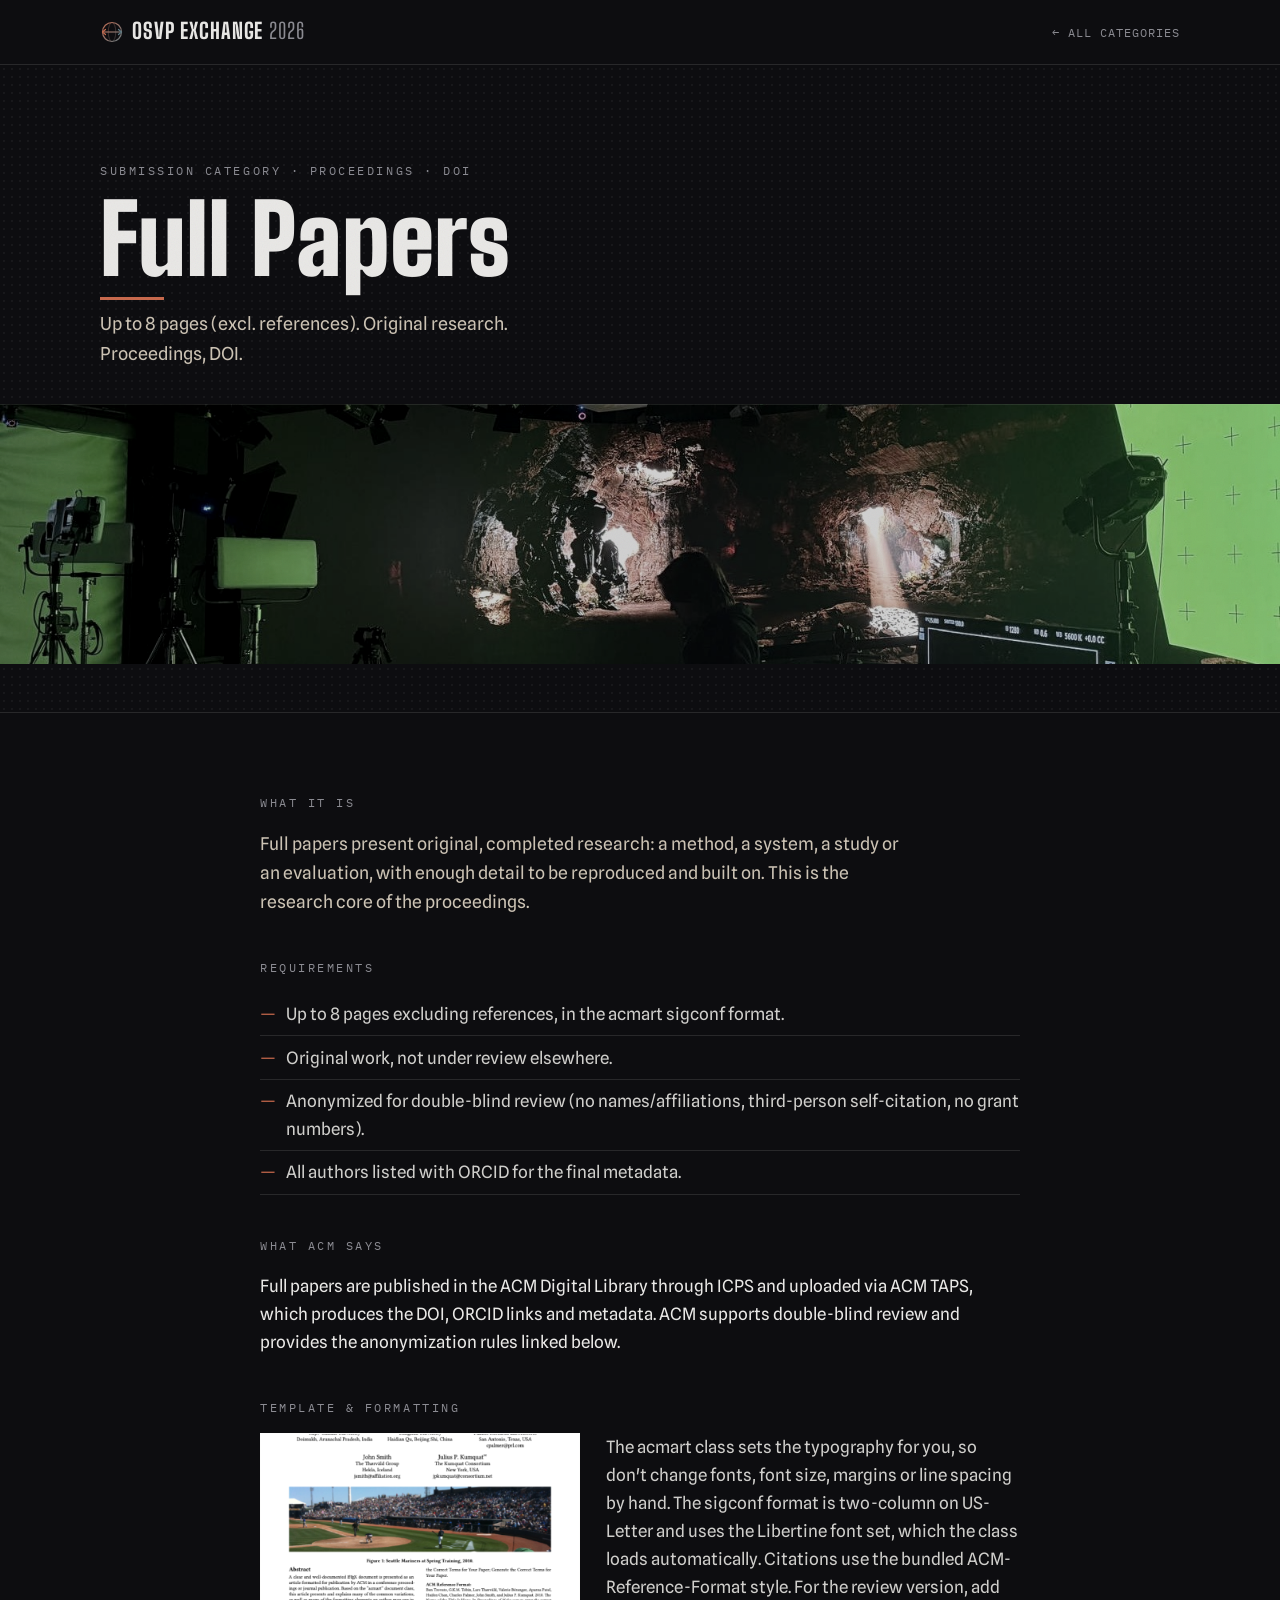
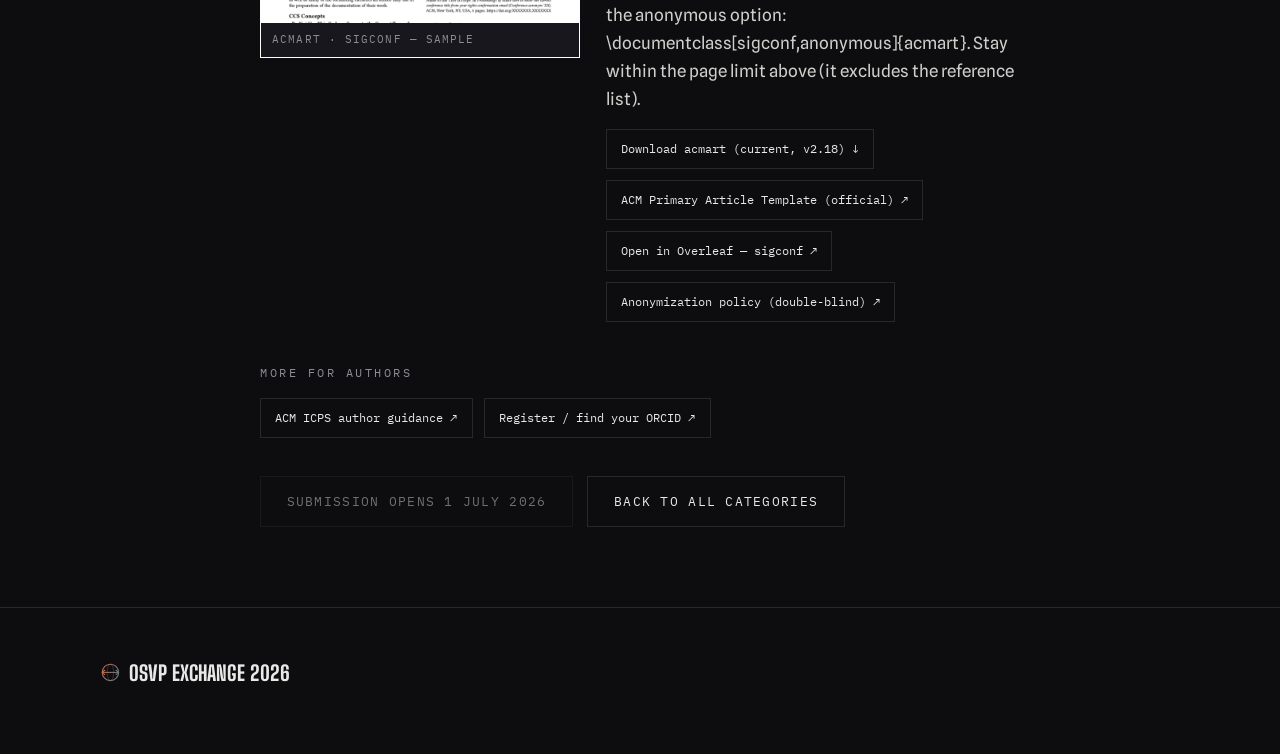
==== full-paper.html @ cbabd903 "OSVP EXCHANGE 2026 site (initial public deploy)" ====
<!DOCTYPE html>
<html lang="en">
<head>
  <meta charset="utf-8">
  <meta name="viewport" content="width=device-width, initial-scale=1">
  <title>Full Papers — OSVP EXCHANGE 2026</title>
  <meta name="description" content="Up to 8 pages (excl. references). Original research. Proceedings, DOI.">
  <link rel="preconnect" href="https://fonts.googleapis.com">
  <link rel="preconnect" href="https://fonts.gstatic.com" crossorigin>
  <link href="https://fonts.googleapis.com/css2?family=Big+Shoulders+Display:wght@500;700;800;900&family=IBM+Plex+Mono:wght@400;500&family=Spline+Sans:wght@400;500;600&display=swap" rel="stylesheet">
  <link rel="stylesheet" href="style.css">
</head>
<body>
<nav class="bar">
  <div class="wrap">
    <a class="brand" href="index.html"><svg class="mark" viewBox="0 0 48 48" aria-hidden="true" focusable="false">
  <defs><linearGradient id="ew" x1="0" y1="0" x2="48" y2="48" gradientUnits="userSpaceOnUse">
    <stop offset="0" stop-color="var(--east)"/><stop offset="1" stop-color="var(--west)"/>
  </linearGradient></defs>
  <circle cx="24" cy="24" r="19" fill="none" stroke="url(#ew)" stroke-width="2.4"/>
  <ellipse cx="24" cy="24" rx="7.5" ry="19" fill="none" stroke="url(#ew)" stroke-width="1.3" opacity=".55"/>
  <line x1="5" y1="24" x2="43" y2="24" stroke="url(#ew)" stroke-width="2.4"/>
  <path d="M11 19 L5 24 L11 29" fill="none" stroke="var(--east)" stroke-width="2.4" stroke-linecap="round" stroke-linejoin="round"/>
  <path d="M37 19 L43 24 L37 29" fill="none" stroke="var(--west)" stroke-width="2.4" stroke-linecap="round" stroke-linejoin="round"/>
</svg><span>OSVP EXCHANGE <em>2026</em></span></a>
    <div class="links"><a href="index.html#cfp">← All categories</a></div>
  </div>
</nav>
<header class="subhero">
  <div class="wrap">
    <p class="kicker">Submission category · Proceedings · DOI</p>
    <h1>Full Papers</h1>
    <p class="tagline">Up to 8 pages (excl. references). Original research. Proceedings, DOI.</p>
  </div>
  <div class="subbanner" style="background-image:url('assets/cat-led-volume.jpg')"></div>
</header>
<section>
  <div class="wrap narrow">
    <p class="kicker">What it is</p>
    <p class="lead">Full papers present original, completed research: a method, a system, a study or an evaluation, with enough detail to be reproduced and built on. This is the research core of the proceedings.
</p>
    <p class="kicker mt">Requirements</p>
    <ul class="reqs"><li>Up to 8 pages excluding references, in the acmart sigconf format.</li><li>Original work, not under review elsewhere.</li><li>Anonymized for double-blind review (no names/affiliations, third-person self-citation, no grant numbers).</li><li>All authors listed with ORCID for the final metadata.</li></ul>
    <p class="kicker mt">What ACM says</p>
    <p>Full papers are published in the ACM Digital Library through ICPS and uploaded via ACM TAPS, which produces the DOI, ORCID links and metadata. ACM supports double-blind review and provides the anonymization rules linked below.
</p>
    <p class="kicker mt">Template &amp; formatting</p>
    <div class="tplrow">
      <a class="tplprev" href="downloads/acmart-template.zip" download><img src="assets/template-preview.jpg" alt="acmart sigconf sample — top of the first page" loading="lazy"><span>acmart · sigconf — sample</span></a>
      <div class="tplinfo"><p>The acmart class sets the typography for you, so don&#x27;t change fonts, font size, margins or line spacing by hand. The sigconf format is two-column on US-Letter and uses the Libertine font set, which the class loads automatically. Citations use the bundled ACM-Reference-Format style. For the review version, add the anonymous option: \documentclass[sigconf,anonymous]{acmart}. Stay within the page limit above (it excludes the reference list).</p><div class="reschips"><a class="reschip" href="downloads/acmart-template.zip" download>Download acmart (current, v2.18) ↓</a><a class="reschip" href="https://www.acm.org/publications/proceedings-template" target="_blank" rel="noopener">ACM Primary Article Template (official) ↗</a><a class="reschip" href="https://www.overleaf.com/latex/templates/association-for-computing-machinery-acm-sig-proceedings-template/bmvfhcdnxfty" target="_blank" rel="noopener">Open in Overleaf — sigconf ↗</a><a class="reschip" href="https://www.acm.org/publications/policies/anonymization-policy" target="_blank" rel="noopener">Anonymization policy (double-blind) ↗</a></div></div>
    </div>
    <p class="kicker mt">More for authors</p>
    <div class="reschips"><a class="reschip" href="https://www.acm.org/publications/icps/author-guidance" target="_blank" rel="noopener">ACM ICPS author guidance ↗</a><a class="reschip" href="https://orcid.org/register" target="_blank" rel="noopener">Register / find your ORCID ↗</a></div>
    <div class="cta" style="margin-top:2.4rem;"><a class="btn ghost disabled">Submission opens 1 July 2026</a><a class="btn ghost" href="index.html#cfp">Back to all categories</a></div>
  </div>
</section>
<footer>
  <div class="wrap">
    <div class="flogo"><svg class="mark" viewBox="0 0 48 48" aria-hidden="true" focusable="false">
  <defs><linearGradient id="ew" x1="0" y1="0" x2="48" y2="48" gradientUnits="userSpaceOnUse">
    <stop offset="0" stop-color="var(--east)"/><stop offset="1" stop-color="var(--west)"/>
  </linearGradient></defs>
  <circle cx="24" cy="24" r="19" fill="none" stroke="url(#ew)" stroke-width="2.4"/>
  <ellipse cx="24" cy="24" rx="7.5" ry="19" fill="none" stroke="url(#ew)" stroke-width="1.3" opacity=".55"/>
  <line x1="5" y1="24" x2="43" y2="24" stroke="url(#ew)" stroke-width="2.4"/>
  <path d="M11 19 L5 24 L11 29" fill="none" stroke="var(--east)" stroke-width="2.4" stroke-linecap="round" stroke-linejoin="round"/>
  <path d="M37 19 L43 24 L37 29" fill="none" stroke="var(--west)" stroke-width="2.4" stroke-linecap="round" stroke-linejoin="round"/>
</svg><span>OSVP EXCHANGE 2026</span></div>
    <div class="fineprint"></div>
  </div>
</footer>
</body>
</html>
---- style.css ----
/* OSVP EXCHANGE — Asia <-> Europe Symposium on Virtual Production
   Two-spot-colour editorial / risograph print look. Warm ink-black, bone text,
   vermilion (East) and muted steel-blue (West) as FLAT spot colours — never blended.
   Deliberately avoids the AI tells: no rainbow gradients, no glow blobs, no glass blur. */

:root {
  --ink:   #0d0d10;   /* neutral near-black (no warm/yellow cast) */
  --ink2:  #141418;   /* alt section */
  --panel: #17171d;   /* cards */
  --bone:  #e9e8e6;   /* neutral cool off-white text */
  --muted: #8c8c93;   /* neutral grey */
  --line:  rgba(233, 232, 230, .12);
  --east:  #c96a4d;   /* muted terracotta (mixed, not full-chroma red) */
  --west:  #5d7c86;   /* muted slate-teal (mixed, not primary blue) */
  --display: "Big Shoulders Display", "Arial Narrow", sans-serif;
  --body: "Spline Sans", system-ui, sans-serif;
  --mono: "IBM Plex Mono", ui-monospace, monospace;
  --wrap: 1080px;
}

* { box-sizing: border-box; }
html { scroll-behavior: smooth; scroll-padding-top: 80px; }

body {
  margin: 0;
  background: var(--ink);
  color: var(--bone);
  font-family: var(--body);
  font-size: 17px;
  line-height: 1.65;
  -webkit-font-smoothing: antialiased;
  overflow-x: hidden;
}

/* screenprint ink-grain overlay (stronger than a faint AI grain) */
body::after {
  content: "";
  position: fixed; inset: 0; pointer-events: none; z-index: 9999; opacity: .07; mix-blend-mode: multiply;
  background-image: url("data:image/svg+xml,%3Csvg xmlns='http://www.w3.org/2000/svg' width='140' height='140'%3E%3Cfilter id='n'%3E%3CfeTurbulence type='fractalNoise' baseFrequency='.85' numOctaves='2'/%3E%3C/filter%3E%3Crect width='100%25' height='100%25' filter='url(%23n)'/%3E%3C/svg%3E");
}

/* reusable halftone dot texture (screenprint) */
.halftone { position: relative; }
.halftone::before {
  content: ""; position: absolute; inset: 0; pointer-events: none; z-index: 0; opacity: .5;
  background-image: radial-gradient(rgba(233,232,230,.06) 1px, transparent 1.5px);
  background-size: 7px 7px;
}
.halftone > * { position: relative; z-index: 1; }

.wrap { width: 92%; max-width: var(--wrap); margin: 0 auto; }
a { color: inherit; text-decoration: none; }
.mark { width: 1em; height: 1em; flex: none; }

.kicker {
  font-family: var(--mono); font-size: .72rem; letter-spacing: .22em;
  text-transform: uppercase; color: var(--muted); margin: 0 0 1rem;
}
.kicker.mt { margin-top: 2.6rem; }
.kicker .hint { text-transform: none; letter-spacing: 0; color: #6f675c; }

/* ---------- Nav (solid, no blur) ---------- */
.bar { position: sticky; top: 0; z-index: 100; background: var(--ink); border-bottom: 1px solid var(--line); }
.bar .wrap { display: flex; align-items: center; justify-content: space-between; height: 64px; }
.brand { display: flex; align-items: center; gap: .5rem; font-family: var(--display); font-weight: 800; font-size: 1.35rem; letter-spacing: .04em; }
.brand .mark { font-size: 1.5rem; }
.brand em { font-style: normal; color: var(--muted); font-weight: 500; }
.links { display: flex; gap: 1.7rem; font-family: var(--mono); font-size: .78rem; letter-spacing: .08em; text-transform: uppercase; }
.links a { color: var(--muted); transition: color .2s; }
.links a:hover { color: var(--east); }

/* ---------- Hero (flat + geometric meridian lines, no glow) ---------- */
.hero {
  position: relative; padding: 7rem 0 5.5rem; border-bottom: 1px solid var(--line); overflow: hidden;
  background-color: var(--ink);
  background-image:
    linear-gradient(rgba(13,13,16,.90), rgba(13,13,16,.80)),
    url("assets/cat-led-volume.jpg"),
    radial-gradient(rgba(233,232,230,.05) 1px, transparent 1.6px),
    repeating-linear-gradient(90deg, rgba(233,232,230,.035) 0 1px, transparent 1px 84px);
  background-size: auto, cover, 8px 8px, auto;
  background-position: center, center, top left, top left;
  background-repeat: no-repeat, no-repeat, repeat, repeat;
}
.bgyear {
  position: absolute; right: -3%; top: 50%; transform: translateY(-50%);
  font-family: var(--display); font-weight: 900; font-size: clamp(14rem, 34vw, 30rem);
  line-height: .8; color: transparent; -webkit-text-stroke: 1px rgba(236,227,210,.06);
  letter-spacing: -.02em; pointer-events: none; user-select: none;
}
.hero .wrap { position: relative; z-index: 1; }
.hero .kicker { animation: rise .7s .05s both; }

.logo {
  display: flex; align-items: center; gap: .35em; flex-wrap: wrap;
  font-family: var(--display); font-weight: 900; font-size: clamp(3.6rem, 13vw, 9.5rem);
  line-height: .85; letter-spacing: .01em; margin: 0 0 .4rem; animation: rise .8s .12s both;
}
.logo .mark { font-size: clamp(3rem, 10vw, 7.5rem); }
.logo .word { color: var(--bone); }
.logo .yr { color: var(--east); }

.subtitle { font-family: var(--display); font-weight: 700; font-size: clamp(1.4rem, 3.5vw, 2.4rem); letter-spacing: .02em; margin: .2rem 0 1.2rem; animation: rise .8s .2s both; }
.subtitle::after { content: ""; display: block; width: 70px; height: 3px; background: var(--east); margin-top: 1rem; }
.tagline { max-width: 46ch; font-size: 1.12rem; color: #cdc4b5; margin: 0 0 2rem; animation: rise .8s .28s both; }
.cta { display: flex; flex-wrap: wrap; gap: .9rem; animation: rise .8s .36s both; }
.adjacency { font-family: var(--mono); font-size: .8rem; color: var(--muted); margin-top: 2rem; animation: rise .8s .44s both; }
@keyframes rise { from { opacity: 0; transform: translateY(18px); } to { opacity: 1; transform: none; } }

/* ---------- Buttons (flat spot colour, no glow) ---------- */
.btn { display: inline-block; padding: .85rem 1.6rem; font-family: var(--mono); font-size: .8rem; letter-spacing: .1em; text-transform: uppercase; border-radius: 0; transition: transform .12s, background .2s, color .2s; }
.btn.primary { background: var(--east); color: var(--ink); font-weight: 600; }
.btn.primary:hover { transform: translateY(-2px); background: #c5301d; }
.btn.ghost { border: 1px solid var(--line); color: var(--bone); }
.btn.ghost:hover { border-color: var(--east); color: var(--east); }
.btn.disabled { opacity: .45; pointer-events: none; }

/* ---------- Sections ---------- */
section { padding: 5rem 0; border-bottom: 1px solid var(--line); }
section.alt { background: var(--ink2); }
section h2 { font-family: var(--display); font-weight: 800; font-size: clamp(2.2rem, 6vw, 3.6rem); line-height: .95; letter-spacing: .01em; margin: 0 0 1.8rem; }
.lead { max-width: 64ch; font-size: 1.1rem; color: #cdc4b5; }
.fineprint { color: var(--muted); font-size: .9rem; }
.fineprint.mt { margin-top: 1.4rem; }

/* partner logos (glowing white on dark) */
.plogos { display: flex; flex-wrap: wrap; align-items: center; gap: 2.4rem; margin-top: 1.1rem; }
.plogos a, .plogobox { display: inline-flex; align-items: center; }
.plogo { height: 38px; width: auto; max-width: 210px; object-fit: contain; opacity: .82; transition: opacity .2s, transform .2s; }
.plogos a:hover .plogo { opacity: 1; transform: translateY(-2px); }
.plogo.inv { filter: brightness(0) invert(1); }   /* colour logo -> white silhouette */
@media (max-width: 640px) { .plogo { height: 30px; } .plogos { gap: 1.5rem; } }

/* partner chips */
.chips { display: flex; flex-wrap: wrap; gap: .6rem; }
.chip { font-family: var(--mono); font-size: .76rem; padding: .5rem .85rem; border: 1px solid var(--line); border-radius: 0; color: #c4baa9; }
a.chip { transition: border-color .2s, color .2s; }
a.chip:hover { border-color: var(--east); color: var(--east); }

/* cards */
.cards { display: grid; grid-template-columns: repeat(auto-fill, minmax(250px, 1fr)); gap: 1rem; margin-top: 1rem; }
.card { background: var(--panel); border: 1px solid var(--line); border-radius: 0; padding: 1.3rem 1.4rem; position: relative; transition: border-color .2s, transform .2s; }
.card::before { content: ""; position: absolute; left: 0; top: 0; bottom: 0; width: 3px; background: var(--east); opacity: 0; transition: opacity .2s; }
.card:hover { transform: translateY(-3px); border-color: rgba(236,227,210,.22); }
.card:hover::before { opacity: 1; }
.card h3 { font-family: var(--display); font-weight: 700; font-size: 1.3rem; letter-spacing: .01em; margin: .2rem 0 .5rem; }
.card p { margin: 0; color: var(--muted); font-size: .95rem; }
.card .tag { font-family: var(--mono); font-size: .65rem; letter-spacing: .14em; text-transform: uppercase; color: var(--ink); background: var(--east); padding: .2rem .5rem; border-radius: 0; }

/* track cards with thumbnails */
.card.trk { padding: 0; overflow: hidden; }
.card.trk .thumb { height: 120px; background-size: cover; background-position: center; filter: grayscale(.7) contrast(1.04) brightness(.82); transition: filter .3s; }
.card.trk:hover .thumb { filter: grayscale(.2) contrast(1.05); }
.card.trk .cardbody { padding: 1.1rem 1.3rem 1.3rem; }
.card.trk::before { z-index: 2; }

/* format cards with thumbnails */
.fmts .card.fmt { padding: 0; overflow: hidden; display: flex; flex-direction: column; }
.fmt .thumb { height: 130px; background-size: cover; background-position: center; filter: grayscale(.55) contrast(1.05) brightness(.8); }
.fmt .cardbody { padding: 1.2rem 1.4rem 1.4rem; }
.fmt .tag { display: inline-block; margin-bottom: .6rem; }
.fmt::before { z-index: 2; }

.notes { margin-top: 2.4rem; display: grid; gap: .6rem; max-width: 70ch; }
.notes p { margin: 0; color: #c4baa9; }
.notes strong { color: var(--bone); font-family: var(--mono); font-size: .8rem; letter-spacing: .06em; }

/* dates: two columns */
.datesgrid { display: grid; grid-template-columns: 1fr 1fr; gap: 2.5rem; align-items: start; }
.dates { width: 100%; border-collapse: collapse; }
.dates tr { border-bottom: 1px solid var(--line); }
.dates td { padding: 1rem .5rem; vertical-align: baseline; }
.dates .dt { font-family: var(--mono); font-size: .95rem; white-space: nowrap; padding-right: 2rem; color: var(--bone); border-left: 2px solid transparent; }
.dates tr:hover .dt { border-left-color: var(--east); padding-left: .8rem; }
.dates td:last-child { color: var(--muted); }
.related { margin-top: 1.6rem; }
.related ul { list-style: none; padding: 0; margin: .6rem 0 0; }
.related li { color: var(--muted); font-size: .9rem; padding: .25rem 0; }
.related .rdt { font-family: var(--mono); color: #c4baa9; margin-right: .6rem; }

/* compact Google-Calendar-style mini months (sits beside the deadlines) */
.cal { display: grid; grid-template-columns: repeat(2, 1fr); gap: .45rem; margin-top: .4rem; }
.calmonth { background: var(--panel); border: 1px solid var(--line); border-radius: 6px; padding: .5rem .55rem .55rem; transition: border-color .2s; }
.calmonth:hover { border-color: rgba(236,227,210,.2); }
.cmname { font-family: var(--mono); font-weight: 500; font-size: .64rem; letter-spacing: .08em; text-transform: uppercase; color: var(--muted); margin-bottom: .35rem; }
.cgrid { display: grid; grid-template-columns: repeat(7, 1fr); gap: 1px; }
.cdow { font-family: var(--mono); font-size: .48rem; color: #6f675c; text-align: center; padding: .05rem 0; }
.cday { font-size: .6rem; text-align: center; padding: .18rem 0; color: #b7b6b2; border-radius: 3px; }
.cday.pad { color: transparent; }
.cday.hot { background: var(--east); color: var(--ink); font-weight: 700; }
.cday.rel { box-shadow: inset 0 0 0 1px var(--west); color: var(--bone); }
/* hover/focus on a marked day: lift it and show a styled tooltip (no native title, no help cursor) */
.cday.hot, .cday.rel { position: relative; cursor: default; }
.cday.hot:hover, .cday.rel:hover, .cday.hot:focus, .cday.rel:focus { outline: 2px solid var(--bone); outline-offset: 1px; transform: scale(1.16); z-index: 31; }
.cday[data-tip]::after {
  content: attr(data-tip); position: absolute; bottom: calc(100% + 6px); left: 50%;
  transform: translateX(-50%) translateY(4px);
  background: var(--ink2); color: var(--bone); border: 1px solid var(--east);
  padding: .32rem .5rem; border-radius: 4px; font-family: var(--mono); font-size: .58rem;
  letter-spacing: .03em; white-space: nowrap; opacity: 0; pointer-events: none;
  transition: opacity .15s, transform .15s; z-index: 32; box-shadow: 0 6px 18px rgba(0,0,0,.45);
}
.cday[data-tip]:hover::after, .cday[data-tip]:focus::after { opacity: 1; transform: translateX(-50%) translateY(0); }
.callegend { display: flex; flex-wrap: wrap; gap: 1rem; margin-top: .8rem; font-family: var(--mono); font-size: .62rem; color: var(--muted); }
.lg { display: inline-block; width: 10px; height: 10px; vertical-align: middle; margin-right: .3rem; }
.lg.hot { background: var(--east); }
.lg.rel { box-shadow: inset 0 0 0 1px var(--west); }
@media (max-width: 760px) { .cal { grid-template-columns: repeat(3, 1fr); } }
@media (max-width: 460px) { .cal { grid-template-columns: repeat(2, 1fr); } }

/* resources / author's guide */
.rescards { display: grid; grid-template-columns: repeat(auto-fill, minmax(280px, 1fr)); gap: 1rem; margin-top: 1.4rem; }
.rescard { display: block; background: var(--panel); border: 1px solid var(--line); border-radius: 0; padding: 1.2rem 1.3rem; transition: border-color .2s, transform .2s; }
.rescard:hover { transform: translateY(-3px); border-color: var(--east); }
.rescard h3 { font-family: var(--display); font-weight: 700; font-size: 1.2rem; margin: .5rem 0 .4rem; }
.rescard p { margin: 0; color: var(--muted); font-size: .9rem; }
.resmeta .dl, .resmeta .ext { font-family: var(--mono); font-size: .64rem; letter-spacing: .12em; text-transform: uppercase; padding: .2rem .5rem; border-radius: 0; }
.resmeta .dl { background: var(--east); color: var(--ink); }
.resmeta .ext { border: 1px solid var(--line); color: var(--muted); }

/* committee */
.committee-group { margin-top: 2.2rem; }
.committee-group h3 { font-family: var(--mono); font-size: .76rem; letter-spacing: .16em; text-transform: uppercase; color: var(--muted); margin: 0 0 1rem; padding-bottom: .5rem; border-bottom: 1px solid var(--line); }
.people { display: grid; grid-template-columns: repeat(auto-fill, minmax(280px, 1fr)); gap: 1.2rem; }
.person { display: flex; gap: .9rem; align-items: center; }
.avatar { width: 50px; height: 50px; flex: none; border-radius: 0; display: grid; place-items: center; font-family: var(--display); font-weight: 800; font-size: 1.1rem; }
.avatar.east { background: var(--east); color: var(--ink); }
.avatar.west { background: var(--west); color: var(--ink); }
.avatar.photo { background: var(--panel); overflow: hidden; }
/* portraits stay black & white (no colour reveal on hover) */
.avatar.photo img { width: 100%; height: 100%; object-fit: cover; display: block; filter: grayscale(1) contrast(1.06) brightness(1.02); }
.pinfo { display: flex; flex-direction: column; line-height: 1.3; }
.pinfo .name { font-weight: 600; font-size: 1.02rem; }
.pinfo a.name { transition: color .2s; }
.pinfo a.name:hover { color: var(--east); }
.pinfo .prole { font-size: .82rem; color: var(--bone); }
.pinfo .aff { font-size: .82rem; color: var(--muted); }

.tbd { font-family: var(--mono); font-size: .8em; color: var(--east); border: 1px dashed rgba(223,59,38,.55); border-radius: 0; padding: 0 .35em; }

/* footer */
footer { padding: 3rem 0; background: var(--ink); }
footer .flogo { display: flex; align-items: center; gap: .5rem; font-family: var(--display); font-weight: 800; font-size: 1.3rem; margin-bottom: 1rem; }
footer .organizers { color: var(--muted); font-size: .9rem; margin-bottom: .6rem; }
footer .organizers a:hover { color: var(--east); }

/* full-width image band */
.band { display: grid; grid-template-columns: repeat(3, 1fr); gap: 2px; border-top: 1px solid var(--line); border-bottom: 1px solid var(--line); }
.band figure { margin: 0; position: relative; overflow: hidden; }
.band img { width: 100%; height: 300px; object-fit: cover; display: block; filter: grayscale(.7) contrast(1.04) brightness(.82); transition: filter .3s, transform .3s; }
.band figure:hover img { filter: grayscale(.15) contrast(1.05); transform: scale(1.03); }
.band figcaption { position: absolute; left: 0; bottom: 0; right: 0; font-family: var(--mono); font-size: .6rem; letter-spacing: .08em; color: #d7d6d2; background: linear-gradient(transparent, rgba(13,13,16,.8)); padding: 1.4rem .7rem .5rem; }
@media (max-width: 700px) { .band { grid-template-columns: 1fr; } .band img { height: 220px; } }

/* alt sections get a faint halftone texture */
section.alt { position: relative; }
section.alt::before {
  content: ""; position: absolute; inset: 0; pointer-events: none; opacity: .6;
  background-image: radial-gradient(rgba(233,232,230,.05) 1px, transparent 1.5px); background-size: 7px 7px;
}
section.alt .wrap { position: relative; }

/* "Details →" affordance on format cards */
.fmt .more { display: inline-block; margin-top: .9rem; font-family: var(--mono); font-size: .72rem; letter-spacing: .1em; text-transform: uppercase; color: var(--east); }
.card.fmt { color: inherit; }
.card.fmt:hover { border-color: var(--east); }

/* ---------- Category subpages ---------- */
.subhero {
  padding: 6rem 0 3rem; border-bottom: 1px solid var(--line); background-color: var(--ink);
  background-image: radial-gradient(rgba(233,232,230,.05) 1px, transparent 1.6px); background-size: 8px 8px;
}
.subhero h1 { font-family: var(--display); font-weight: 900; font-size: clamp(3rem, 9vw, 6rem); line-height: .9; margin: .3rem 0 .6rem; }
.subhero h1::after { content: ""; display: block; width: 64px; height: 3px; background: var(--east); margin-top: .9rem; }
.wrap.narrow { max-width: 760px; }
.reqs { padding-left: 0; list-style: none; margin: .8rem 0 0; }
.reqs li { position: relative; padding: .45rem 0 .45rem 1.6rem; border-bottom: 1px solid var(--line); color: #cfcecb; }
.reqs li::before { content: "—"; position: absolute; left: 0; color: var(--east); }
.reschips { display: flex; flex-wrap: wrap; gap: .7rem; margin-top: 1rem; }
.reschip { font-family: var(--mono); font-size: .76rem; padding: .55rem .9rem; border: 1px solid var(--line); color: var(--bone); transition: border-color .2s, color .2s; }
.reschip:hover { border-color: var(--east); color: var(--east); }

/* category banner image under the subpage header */
.subbanner { height: 260px; margin-top: 2.2rem; background-size: cover; background-position: center; filter: grayscale(.55) contrast(1.05) brightness(.82); border-top: 1px solid var(--line); }

/* template preview + info row */
.tplrow { display: grid; grid-template-columns: 320px 1fr; gap: 1.6rem; align-items: start; margin-top: 1rem; }
.tplprev { display: block; border: 1px solid var(--line); background: #fff; transition: border-color .2s, transform .2s; }
.tplprev:hover { border-color: var(--east); transform: translateY(-3px); }
.tplprev img { width: 100%; display: block; }
.tplprev span { display: block; font-family: var(--mono); font-size: .68rem; letter-spacing: .1em; text-transform: uppercase; color: var(--muted); padding: .5rem .7rem; background: var(--panel); }
.tplinfo p { margin: 0 0 1rem; color: #cfcecb; }
@media (max-width: 700px) { .tplrow { grid-template-columns: 1fr; } .tplprev { max-width: 320px; } }

@media (max-width: 760px) { .datesgrid { grid-template-columns: 1fr; gap: 1.8rem; } }
@media (max-width: 640px) { .links { display: none; } .hero { padding: 4.5rem 0 3.5rem; } body { font-size: 16px; } .months { grid-template-columns: repeat(2, 1fr); } }
@media (prefers-reduced-motion: reduce) { * { animation: none !important; } html { scroll-behavior: auto; } }
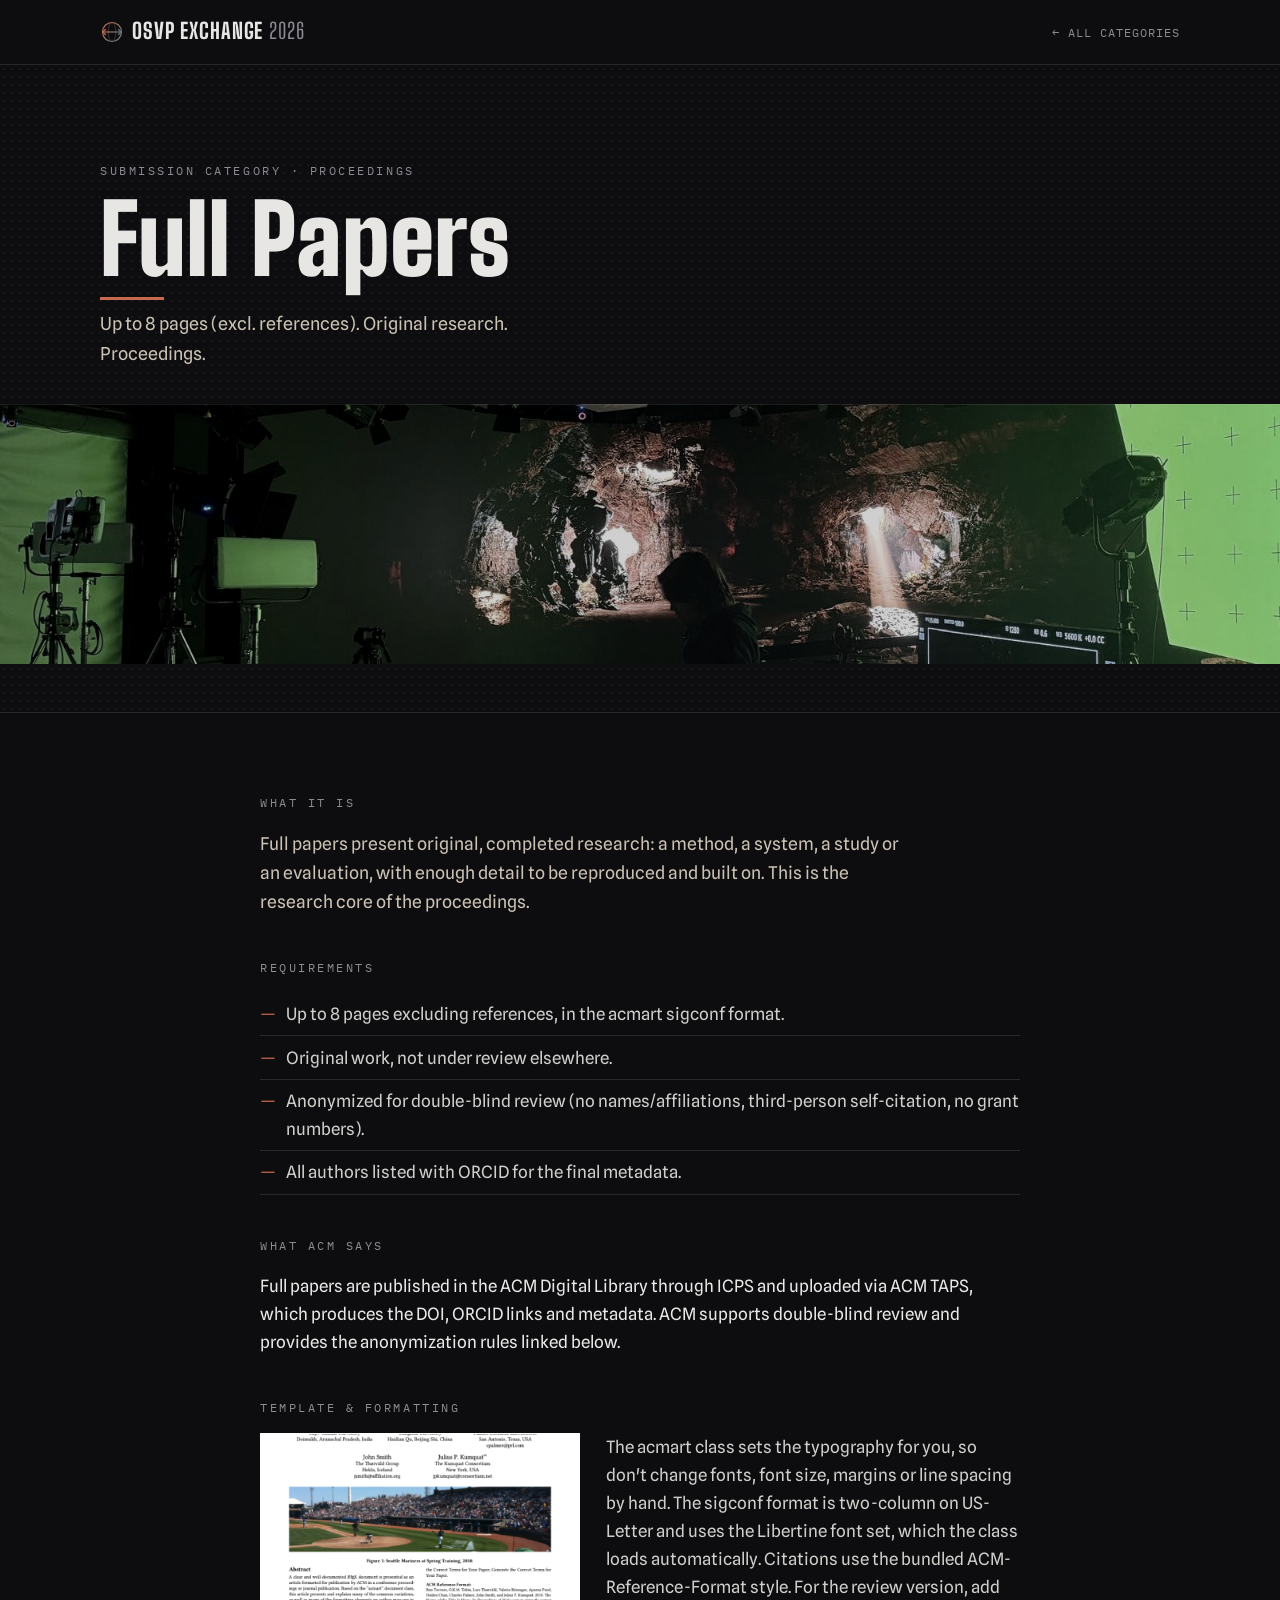
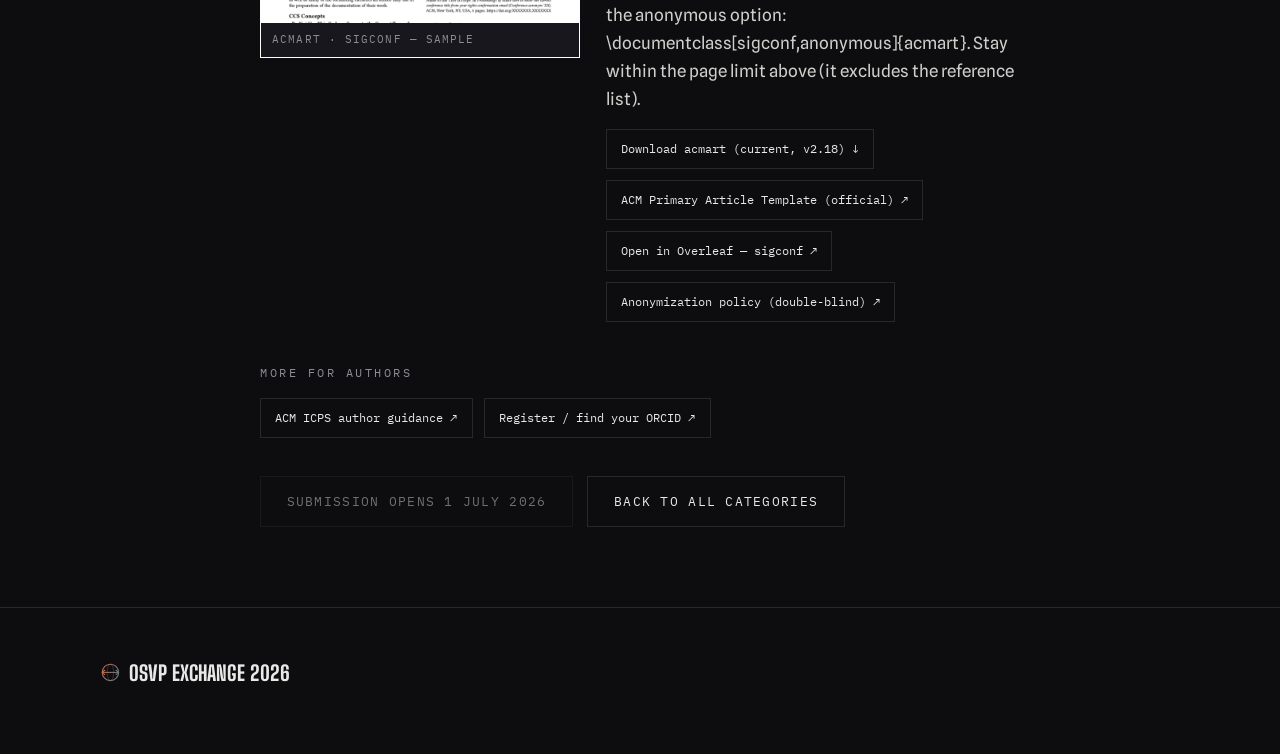
==== commit 2da4b7f8: "Update site (2026-06-19 21:00)" ====
--- a/full-paper.html
+++ b/full-paper.html
@@ -4,7 +4,7 @@
   <meta charset="utf-8">
   <meta name="viewport" content="width=device-width, initial-scale=1">
   <title>Full Papers — OSVP EXCHANGE 2026</title>
-  <meta name="description" content="Up to 8 pages (excl. references). Original research. Proceedings, DOI.">
+  <meta name="description" content="Up to 8 pages (excl. references). Original research. Proceedings.">
   <link rel="preconnect" href="https://fonts.googleapis.com">
   <link rel="preconnect" href="https://fonts.gstatic.com" crossorigin>
   <link href="https://fonts.googleapis.com/css2?family=Big+Shoulders+Display:wght@500;700;800;900&family=IBM+Plex+Mono:wght@400;500&family=Spline+Sans:wght@400;500;600&display=swap" rel="stylesheet">
@@ -28,9 +28,9 @@
 </nav>
 <header class="subhero">
   <div class="wrap">
-    <p class="kicker">Submission category · Proceedings · DOI</p>
+    <p class="kicker">Submission category · Proceedings</p>
     <h1>Full Papers</h1>
-    <p class="tagline">Up to 8 pages (excl. references). Original research. Proceedings, DOI.</p>
+    <p class="tagline">Up to 8 pages (excl. references). Original research. Proceedings.</p>
   </div>
   <div class="subbanner" style="background-image:url('assets/cat-led-volume.jpg')"></div>
 </header>
--- a/style.css
+++ b/style.css
@@ -123,13 +123,14 @@
 .fineprint { color: var(--muted); font-size: .9rem; }
 .fineprint.mt { margin-top: 1.4rem; }
 
-/* partner logos (glowing white on dark) */
-.plogos { display: flex; flex-wrap: wrap; align-items: center; gap: 2.4rem; margin-top: 1.1rem; }
-.plogos a, .plogobox { display: inline-flex; align-items: center; }
-.plogo { height: 38px; width: auto; max-width: 210px; object-fit: contain; opacity: .82; transition: opacity .2s, transform .2s; }
-.plogos a:hover .plogo { opacity: 1; transform: translateY(-2px); }
+/* partner logos: glowing white on dark, subtle lift on hover (no white plate) */
+.plogos { display: flex; flex-wrap: wrap; align-items: center; gap: 2rem; margin-top: 1.1rem; }
+.plogos a { display: inline-flex; }
+.plogobox { display: inline-flex; align-items: center; }
+.plogo { height: calc(46px * var(--lh, 1)); width: auto; max-width: 320px; object-fit: contain; opacity: .82; transition: opacity .2s, transform .2s; }
+.plogos a:hover .plogo, .plogobox:hover .plogo { opacity: 1; transform: translateY(-2px); }
 .plogo.inv { filter: brightness(0) invert(1); }   /* colour logo -> white silhouette */
-@media (max-width: 640px) { .plogo { height: 30px; } .plogos { gap: 1.5rem; } }
+@media (max-width: 640px) { .plogo { height: calc(36px * var(--lh, 1)); max-width: 220px; } .plogos { gap: 1.3rem; } }
 
 /* partner chips */
 .chips { display: flex; flex-wrap: wrap; gap: .6rem; }
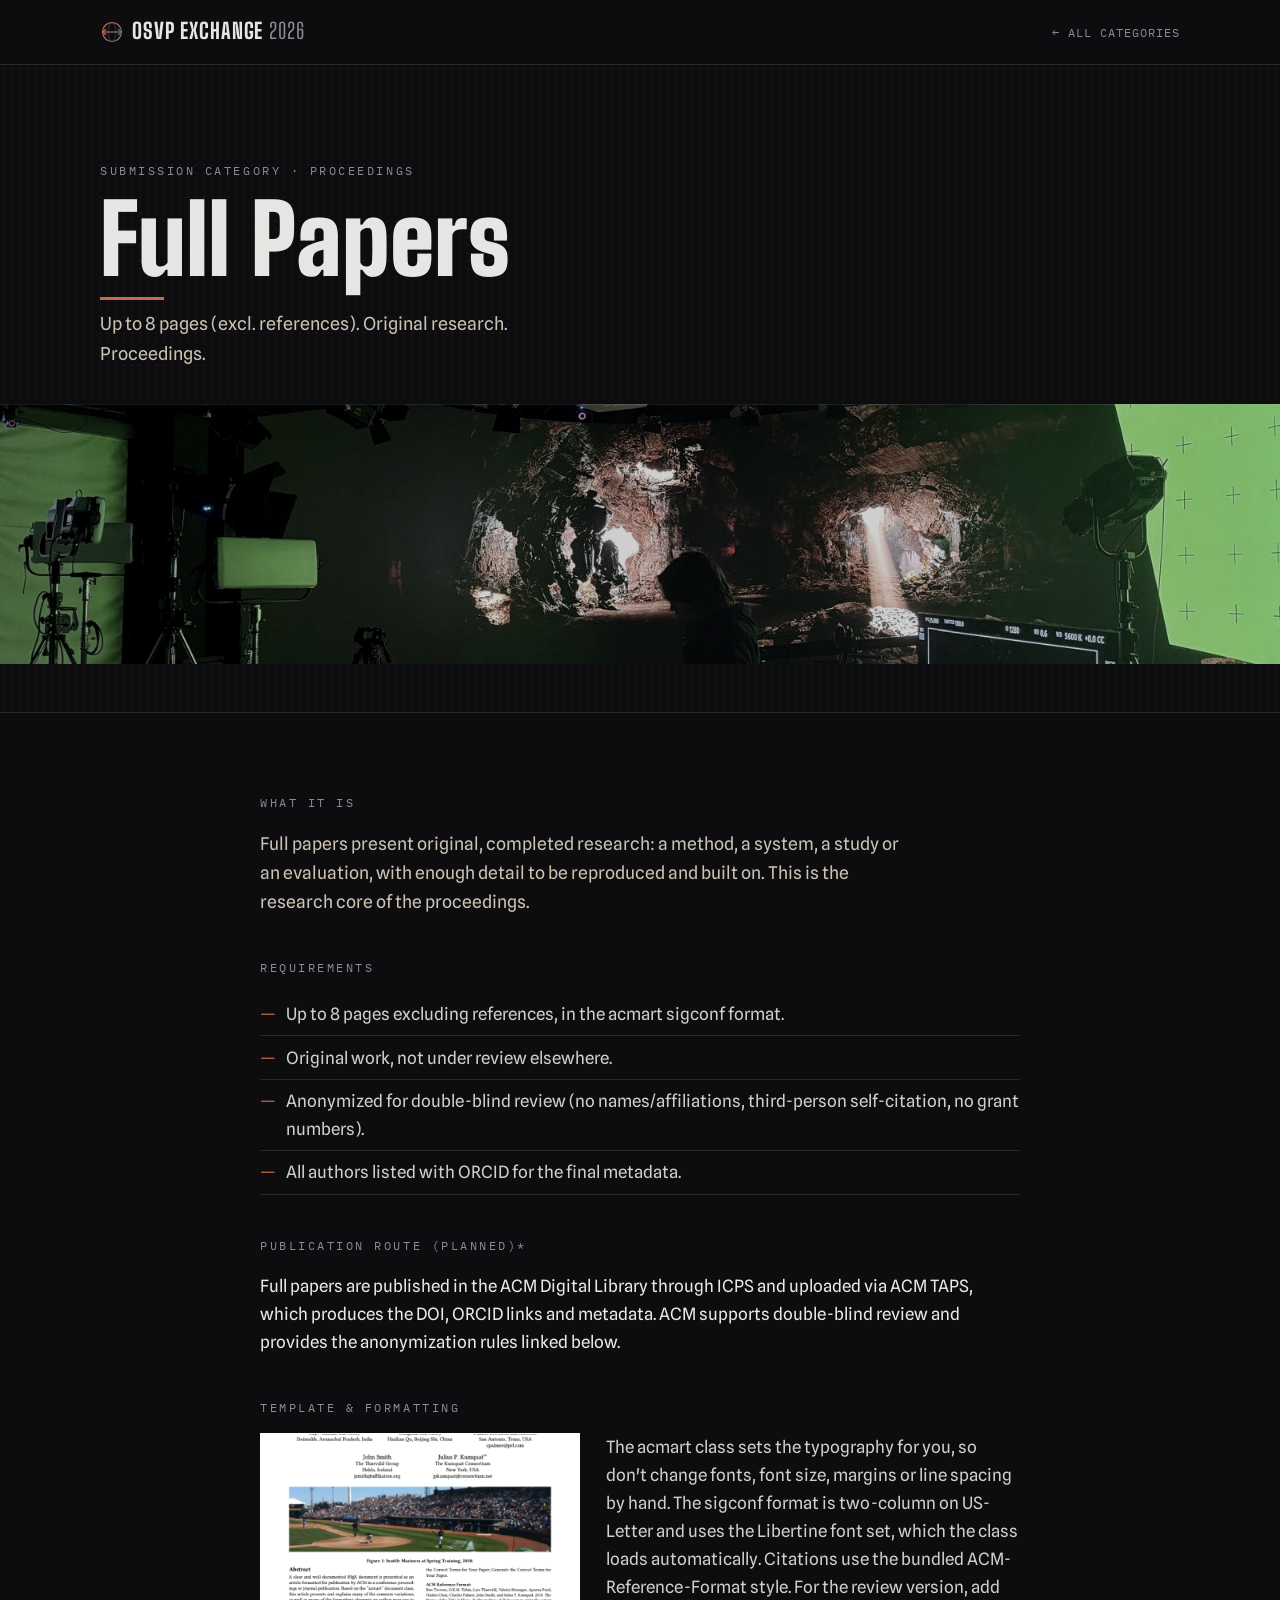
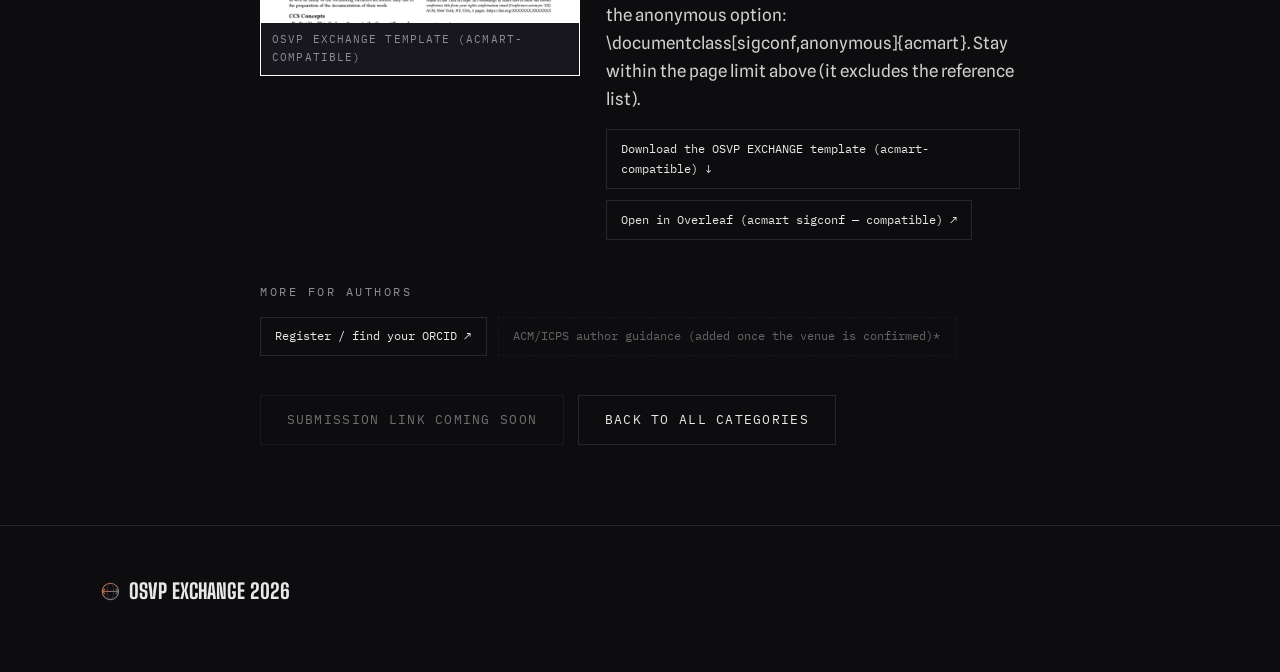
==== commit 6d2d5b11: "Update site (2026-06-19 22:01)" ====
--- a/full-paper.html
+++ b/full-paper.html
@@ -41,17 +41,17 @@
 </p>
     <p class="kicker mt">Requirements</p>
     <ul class="reqs"><li>Up to 8 pages excluding references, in the acmart sigconf format.</li><li>Original work, not under review elsewhere.</li><li>Anonymized for double-blind review (no names/affiliations, third-person self-citation, no grant numbers).</li><li>All authors listed with ORCID for the final metadata.</li></ul>
-    <p class="kicker mt">What ACM says</p>
+    <p class="kicker mt">Publication route (planned)*</p>
     <p>Full papers are published in the ACM Digital Library through ICPS and uploaded via ACM TAPS, which produces the DOI, ORCID links and metadata. ACM supports double-blind review and provides the anonymization rules linked below.
 </p>
     <p class="kicker mt">Template &amp; formatting</p>
     <div class="tplrow">
-      <a class="tplprev" href="downloads/acmart-template.zip" download><img src="assets/template-preview.jpg" alt="acmart sigconf sample — top of the first page" loading="lazy"><span>acmart · sigconf — sample</span></a>
-      <div class="tplinfo"><p>The acmart class sets the typography for you, so don&#x27;t change fonts, font size, margins or line spacing by hand. The sigconf format is two-column on US-Letter and uses the Libertine font set, which the class loads automatically. Citations use the bundled ACM-Reference-Format style. For the review version, add the anonymous option: \documentclass[sigconf,anonymous]{acmart}. Stay within the page limit above (it excludes the reference list).</p><div class="reschips"><a class="reschip" href="downloads/acmart-template.zip" download>Download acmart (current, v2.18) ↓</a><a class="reschip" href="https://www.acm.org/publications/proceedings-template" target="_blank" rel="noopener">ACM Primary Article Template (official) ↗</a><a class="reschip" href="https://www.overleaf.com/latex/templates/association-for-computing-machinery-acm-sig-proceedings-template/bmvfhcdnxfty" target="_blank" rel="noopener">Open in Overleaf — sigconf ↗</a><a class="reschip" href="https://www.acm.org/publications/policies/anonymization-policy" target="_blank" rel="noopener">Anonymization policy (double-blind) ↗</a></div></div>
+      <a class="tplprev" href="downloads/acmart-template.zip" download><img src="assets/template-preview.jpg" alt="OSVP EXCHANGE template — top of the first page" loading="lazy"><span>OSVP EXCHANGE template (acmart-compatible)</span></a>
+      <div class="tplinfo"><p>The acmart class sets the typography for you, so don&#x27;t change fonts, font size, margins or line spacing by hand. The sigconf format is two-column on US-Letter and uses the Libertine font set, which the class loads automatically. Citations use the bundled ACM-Reference-Format style. For the review version, add the anonymous option: \documentclass[sigconf,anonymous]{acmart}. Stay within the page limit above (it excludes the reference list).</p><div class="reschips"><a class="reschip" href="downloads/acmart-template.zip" download>Download the OSVP EXCHANGE template (acmart-compatible) ↓</a><a class="reschip" href="https://www.overleaf.com/latex/templates/association-for-computing-machinery-acm-sig-proceedings-template/bmvfhcdnxfty" target="_blank" rel="noopener">Open in Overleaf (acmart sigconf — compatible) ↗</a></div></div>
     </div>
     <p class="kicker mt">More for authors</p>
-    <div class="reschips"><a class="reschip" href="https://www.acm.org/publications/icps/author-guidance" target="_blank" rel="noopener">ACM ICPS author guidance ↗</a><a class="reschip" href="https://orcid.org/register" target="_blank" rel="noopener">Register / find your ORCID ↗</a></div>
-    <div class="cta" style="margin-top:2.4rem;"><a class="btn ghost disabled">Submission opens 1 July 2026</a><a class="btn ghost" href="index.html#cfp">Back to all categories</a></div>
+    <div class="reschips"><a class="reschip" href="https://orcid.org/register" target="_blank" rel="noopener">Register / find your ORCID ↗</a><span class="reschip disabled">ACM/ICPS author guidance (added once the venue is confirmed)*</span></div>
+    <div class="cta" style="margin-top:2.4rem;"><a class="btn ghost disabled">Submission link coming soon</a><a class="btn ghost" href="index.html#cfp">Back to all categories</a></div>
   </div>
 </section>
 <footer>
--- a/style.css
+++ b/style.css
@@ -165,6 +165,7 @@
 .notes { margin-top: 2.4rem; display: grid; gap: .6rem; max-width: 70ch; }
 .notes p { margin: 0; color: #c4baa9; }
 .notes strong { color: var(--bone); font-family: var(--mono); font-size: .8rem; letter-spacing: .06em; }
+.notes .provisional { margin-top: .8rem; padding: .9rem 1.1rem; border-left: 2px solid var(--west); background: rgba(255,255,255,.03); font-size: .85rem; line-height: 1.55; color: var(--muted); }
 
 /* dates: two columns */
 .datesgrid { display: grid; grid-template-columns: 1fr 1fr; gap: 2.5rem; align-items: start; }
@@ -174,6 +175,16 @@
 .dates .dt { font-family: var(--mono); font-size: .95rem; white-space: nowrap; padding-right: 2rem; color: var(--bone); border-left: 2px solid transparent; }
 .dates tr:hover .dt { border-left-color: var(--east); padding-left: .8rem; }
 .dates td:last-child { color: var(--muted); }
+/* range table: earliest | last possible | milestone + visible dependency */
+.dates.ranges th { text-align: left; font: 600 .72rem/1 var(--mono); letter-spacing: .04em; text-transform: uppercase; color: var(--muted); padding: 0 .5rem 1rem; border-bottom: 1px solid var(--line); }
+.dates.ranges .dt { color: var(--bone); padding-right: 1.2rem; }
+.dates.ranges .dt.late { color: var(--east); font-weight: 600; }
+.dates.ranges .ms { color: var(--bone); }
+.dates.ranges .dep { display: block; margin-top: .35rem; color: var(--muted); font-size: .82rem; line-height: 1.5; max-width: 52ch; }
+.dates.ranges .hardrow .dt.late { color: var(--west); }
+.hardmark { font-family: var(--mono); font-weight: 700; color: var(--west); }
+.confirm { font-size: .76rem; color: var(--muted); font-style: italic; }
+.datesnote { margin-top: 1.2rem; font-size: .8rem; line-height: 1.55; max-width: 52ch; }
 .related { margin-top: 1.6rem; }
 .related ul { list-style: none; padding: 0; margin: .6rem 0 0; }
 .related li { color: var(--muted); font-size: .9rem; padding: .25rem 0; }
@@ -190,6 +201,7 @@
 .cday.pad { color: transparent; }
 .cday.hot { background: var(--east); color: var(--ink); font-weight: 700; }
 .cday.rel { box-shadow: inset 0 0 0 1px var(--west); color: var(--bone); }
+.cday.alt { box-shadow: inset 0 0 0 1px rgba(201,106,77,.55); color: var(--east); }
 /* hover/focus on a marked day: lift it and show a styled tooltip (no native title, no help cursor) */
 .cday.hot, .cday.rel { position: relative; cursor: default; }
 .cday.hot:hover, .cday.rel:hover, .cday.hot:focus, .cday.rel:focus { outline: 2px solid var(--bone); outline-offset: 1px; transform: scale(1.16); z-index: 31; }
@@ -206,6 +218,7 @@
 .lg { display: inline-block; width: 10px; height: 10px; vertical-align: middle; margin-right: .3rem; }
 .lg.hot { background: var(--east); }
 .lg.rel { box-shadow: inset 0 0 0 1px var(--west); }
+.lg.alt { box-shadow: inset 0 0 0 1px rgba(201,106,77,.55); }
 @media (max-width: 760px) { .cal { grid-template-columns: repeat(3, 1fr); } }
 @media (max-width: 460px) { .cal { grid-template-columns: repeat(2, 1fr); } }
 
@@ -280,6 +293,7 @@
 .reschips { display: flex; flex-wrap: wrap; gap: .7rem; margin-top: 1rem; }
 .reschip { font-family: var(--mono); font-size: .76rem; padding: .55rem .9rem; border: 1px solid var(--line); color: var(--bone); transition: border-color .2s, color .2s; }
 .reschip:hover { border-color: var(--east); color: var(--east); }
+.reschip.disabled { opacity: .4; pointer-events: none; border-style: dashed; }
 
 /* category banner image under the subpage header */
 .subbanner { height: 260px; margin-top: 2.2rem; background-size: cover; background-position: center; filter: grayscale(.55) contrast(1.05) brightness(.82); border-top: 1px solid var(--line); }
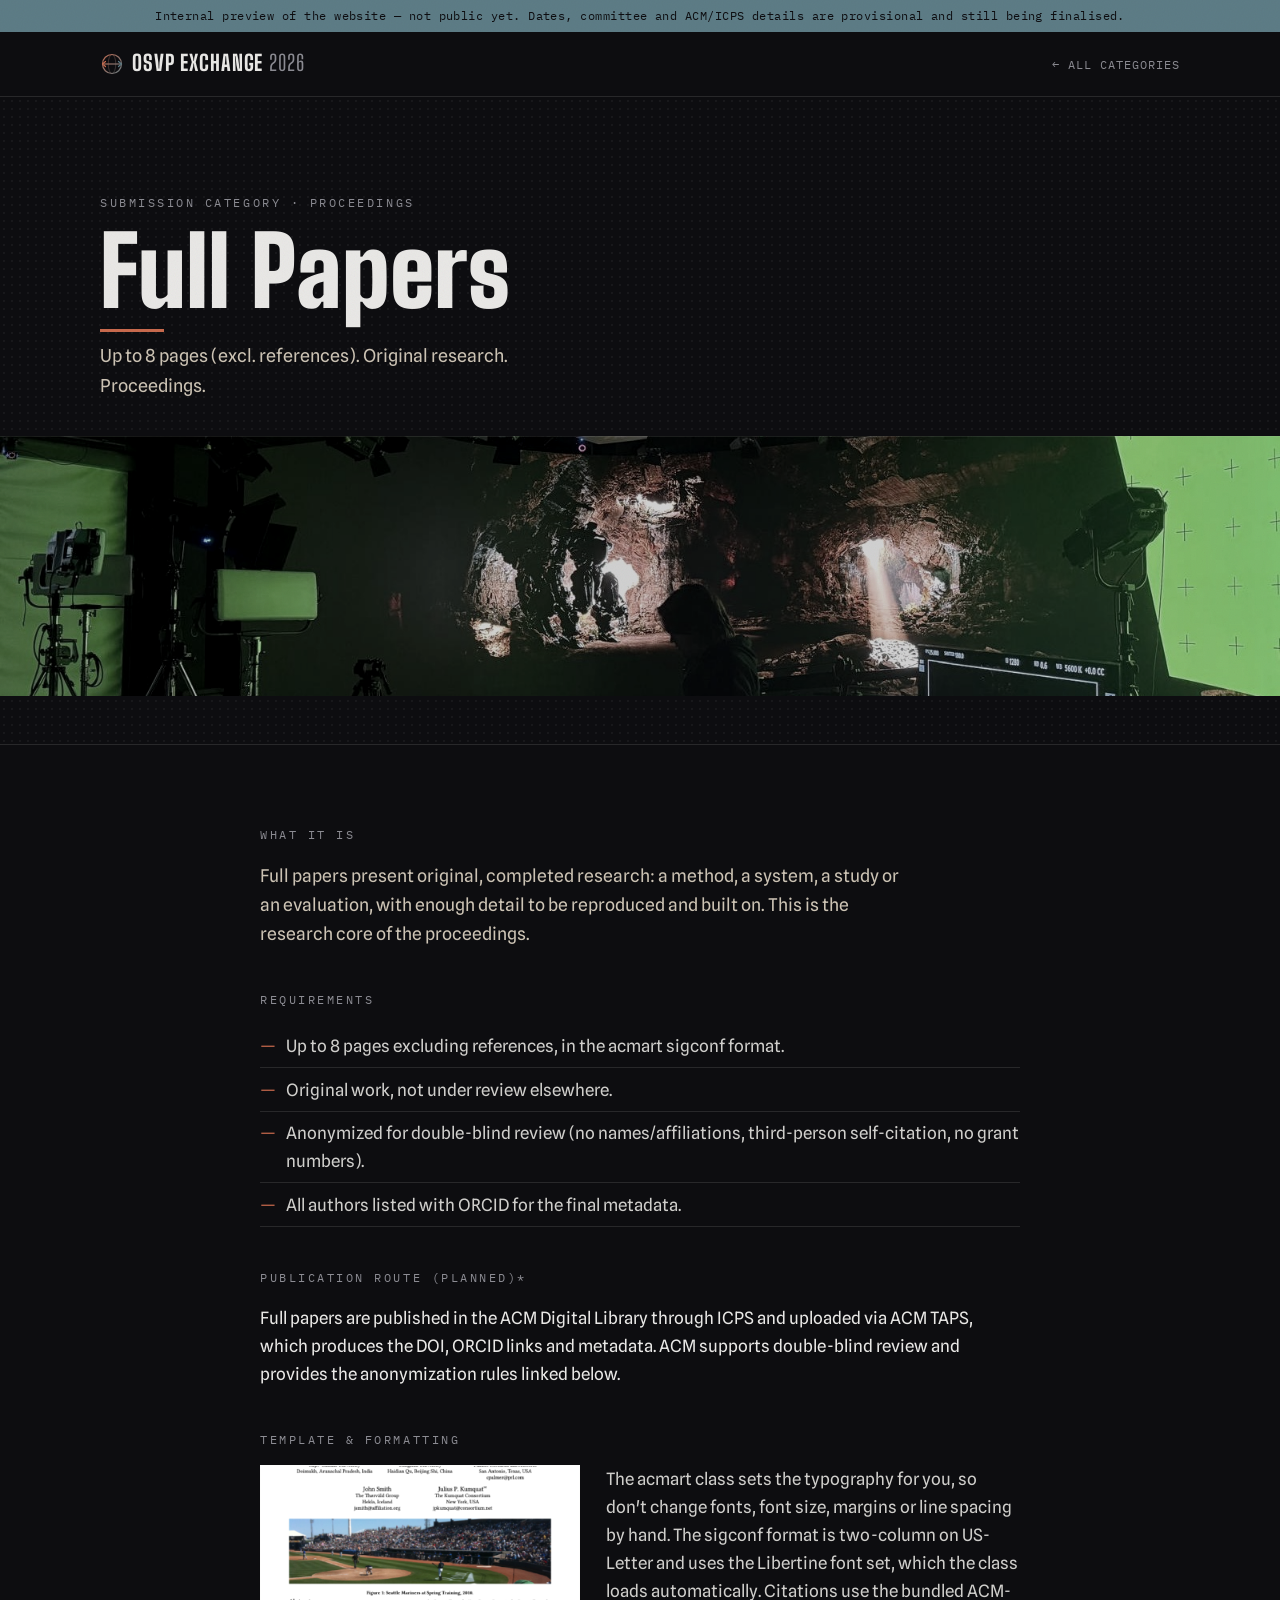
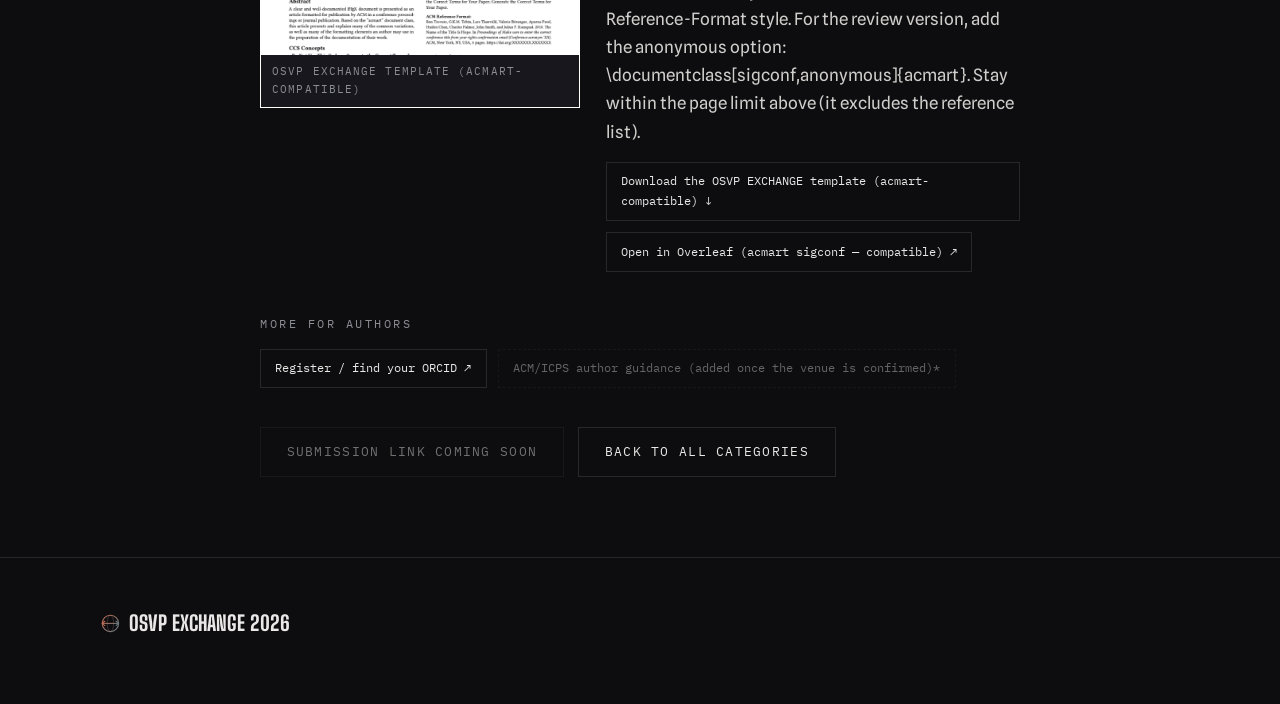
==== commit 5f5f41f4: "Update site (2026-06-19 22:06)" ====
--- a/full-paper.html
+++ b/full-paper.html
@@ -11,6 +11,7 @@
   <link rel="stylesheet" href="style.css">
 </head>
 <body>
+<div class="previewbar">Internal preview of the website — not public yet. Dates, committee and ACM/ICPS details are provisional and still being finalised.</div>
 <nav class="bar">
   <div class="wrap">
     <a class="brand" href="index.html"><svg class="mark" viewBox="0 0 48 48" aria-hidden="true" focusable="false">
--- a/style.css
+++ b/style.css
@@ -60,6 +60,7 @@
 .kicker .hint { text-transform: none; letter-spacing: 0; color: #6f675c; }
 
 /* ---------- Nav (solid, no blur) ---------- */
+.previewbar { position: relative; z-index: 101; background: var(--west); color: var(--ink); text-align: center; font-family: var(--mono); font-size: .72rem; letter-spacing: .04em; padding: .5rem 1rem; line-height: 1.4; }
 .bar { position: sticky; top: 0; z-index: 100; background: var(--ink); border-bottom: 1px solid var(--line); }
 .bar .wrap { display: flex; align-items: center; justify-content: space-between; height: 64px; }
 .brand { display: flex; align-items: center; gap: .5rem; font-family: var(--display); font-weight: 800; font-size: 1.35rem; letter-spacing: .04em; }
@@ -203,8 +204,8 @@
 .cday.rel { box-shadow: inset 0 0 0 1px var(--west); color: var(--bone); }
 .cday.alt { box-shadow: inset 0 0 0 1px rgba(201,106,77,.55); color: var(--east); }
 /* hover/focus on a marked day: lift it and show a styled tooltip (no native title, no help cursor) */
-.cday.hot, .cday.rel { position: relative; cursor: default; }
-.cday.hot:hover, .cday.rel:hover, .cday.hot:focus, .cday.rel:focus { outline: 2px solid var(--bone); outline-offset: 1px; transform: scale(1.16); z-index: 31; }
+.cday.hot, .cday.rel, .cday.alt { position: relative; cursor: default; }
+.cday.hot:hover, .cday.rel:hover, .cday.alt:hover, .cday.hot:focus, .cday.rel:focus, .cday.alt:focus { outline: 2px solid var(--bone); outline-offset: 1px; transform: scale(1.16); z-index: 31; }
 .cday[data-tip]::after {
   content: attr(data-tip); position: absolute; bottom: calc(100% + 6px); left: 50%;
   transform: translateX(-50%) translateY(4px);
